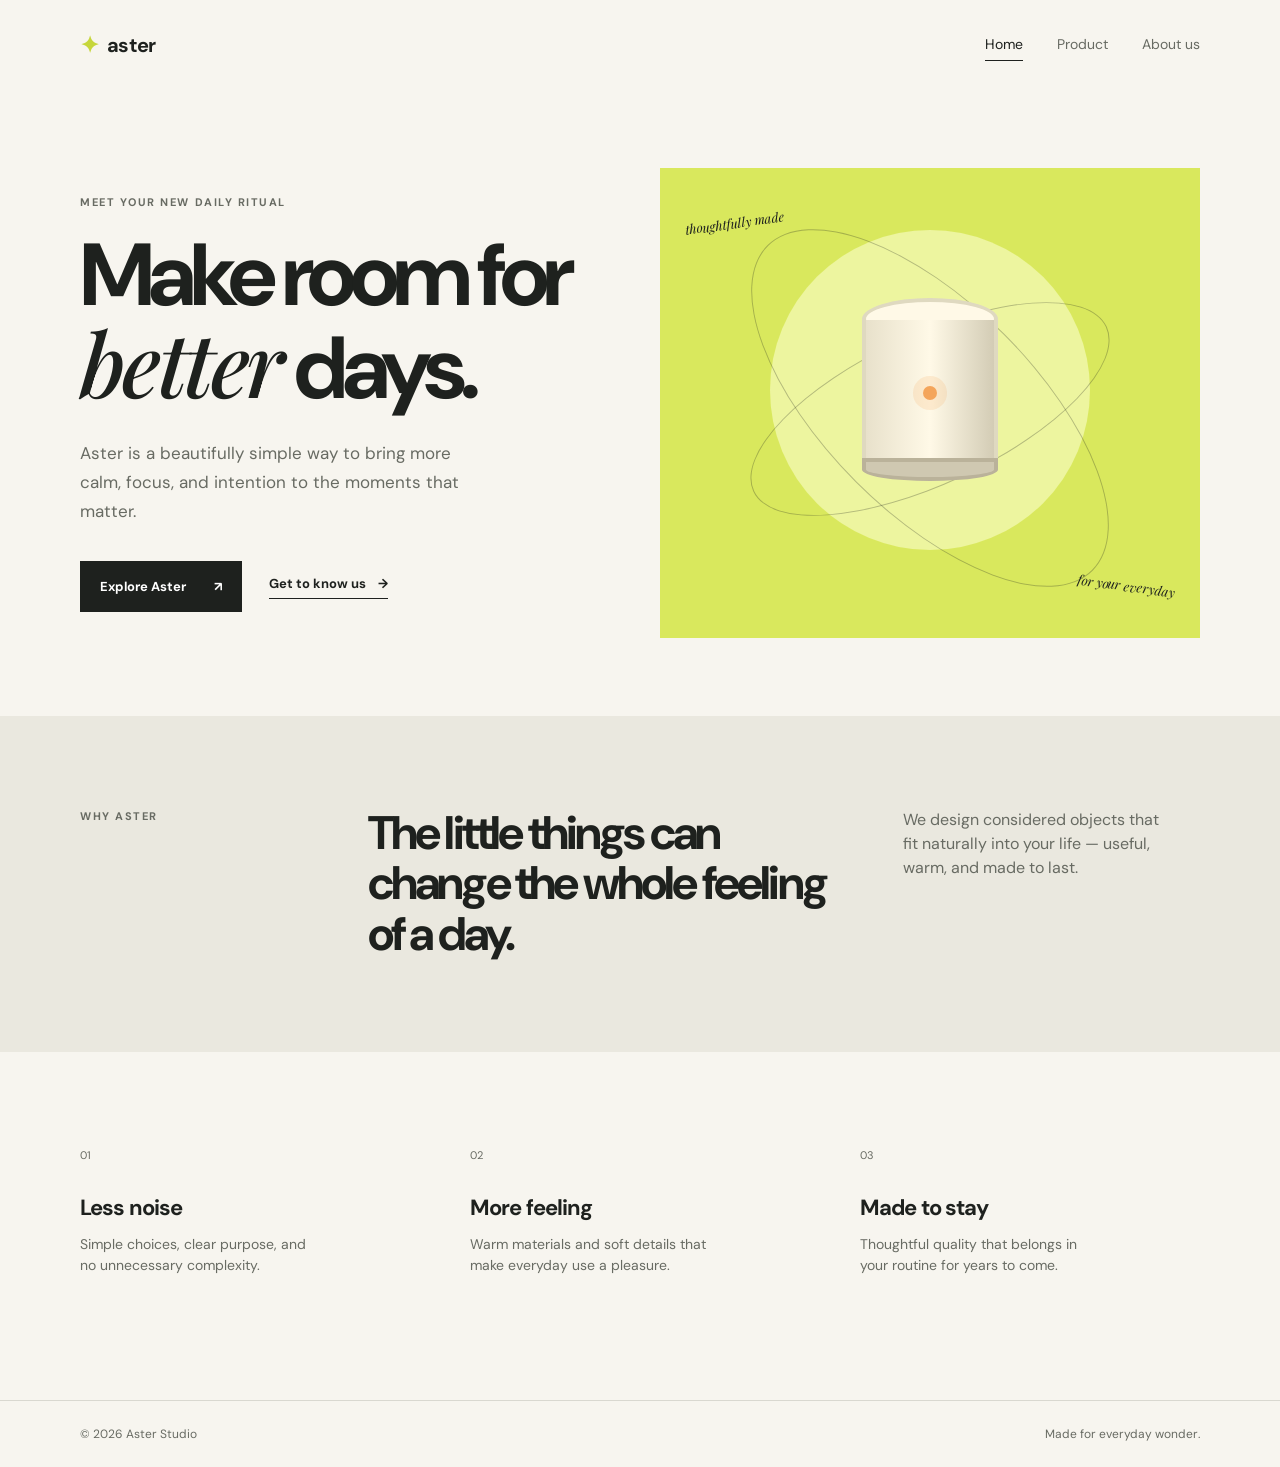
==== index.html @ 7100d3a5 "Add files via upload" ====
<!doctype html>
<html lang="en">
<head>
  <meta charset="utf-8">
  <meta name="viewport" content="width=device-width, initial-scale=1">
  <meta name="description" content="Aster makes everyday routines calmer with thoughtful, beautifully simple products.">
  <title>Aster — Make room for better days</title>
  <link rel="stylesheet" href="styles.css">
</head>
<body>
  <header class="site-header">
    <div class="container nav-wrap">
      <a class="brand" href="index.html" aria-label="Aster home">
        <span class="brand-mark" aria-hidden="true">✦</span>
        <span>aster</span>
      </a>
      <button class="menu-toggle" type="button" aria-expanded="false" aria-controls="site-nav">Menu</button>
      <nav id="site-nav" class="site-nav" aria-label="Primary navigation">
        <a class="active" href="index.html">Home</a>
        <a href="product.html">Product</a>
        <a href="about.html">About us</a>
      </nav>
    </div>
  </header>

  <main>
    <section class="hero container">
      <div class="hero-copy">
        <p class="eyebrow">Meet your new daily ritual</p>
        <h1>Make room for <em>better</em> days.</h1>
        <p class="hero-text">Aster is a beautifully simple way to bring more calm, focus, and intention to the moments that matter.</p>
        <div class="button-row">
          <a class="button button-dark" href="product.html">Explore Aster <span>↗</span></a>
          <a class="text-link" href="about.html">Get to know us <span>→</span></a>
        </div>
      </div>
      <div class="hero-art" aria-label="Aster product illustration" role="img">
        <div class="sun-glow"></div>
        <div class="product-orbit orbit-one"></div>
        <div class="product-orbit orbit-two"></div>
        <div class="product-shape">
          <div class="product-top"></div>
          <div class="product-body"><span></span></div>
          <div class="product-base"></div>
        </div>
        <span class="art-note note-one">thoughtfully made</span>
        <span class="art-note note-two">for your everyday</span>
      </div>
    </section>

    <section class="intro-band">
      <div class="container intro-grid">
        <p class="eyebrow">Why Aster</p>
        <h2>The little things can change the whole feeling of a day.</h2>
        <p>We design considered objects that fit naturally into your life — useful, warm, and made to last.</p>
      </div>
    </section>

    <section class="container values-section">
      <article class="value-card">
        <span class="value-number">01</span>
        <h3>Less noise</h3>
        <p>Simple choices, clear purpose, and no unnecessary complexity.</p>
      </article>
      <article class="value-card">
        <span class="value-number">02</span>
        <h3>More feeling</h3>
        <p>Warm materials and soft details that make everyday use a pleasure.</p>
      </article>
      <article class="value-card">
        <span class="value-number">03</span>
        <h3>Made to stay</h3>
        <p>Thoughtful quality that belongs in your routine for years to come.</p>
      </article>
    </section>
  </main>

  <footer class="site-footer">
    <div class="container footer-row">
      <span>© <span data-year></span> Aster Studio</span>
      <span>Made for everyday wonder.</span>
    </div>
  </footer>
  <script src="script.js"></script>
</body>
</html>
---- styles.css ----
@import url('https://fonts.googleapis.com/css2?family=DM+Sans:wght@400;500;600;700&family=Playfair+Display:ital,wght@0,500;1,500;1,600&display=swap');

:root { --ink:#1e211e; --muted:#686b63; --cream:#f7f5ef; --lime:#d9e85d; --line:#d9d8d0; --orange:#f4a55b; }
* { box-sizing:border-box; }
body { margin:0; color:var(--ink); background:var(--cream); font-family:'DM Sans',sans-serif; line-height:1.5; }
a { color:inherit; text-decoration:none; }
.container { width:min(1120px, calc(100% - 80px)); margin:0 auto; }
.site-header { padding:28px 0; }
.nav-wrap,.footer-row { display:flex; align-items:center; justify-content:space-between; }
.brand { display:flex; align-items:center; gap:9px; font-size:20px; font-weight:700; letter-spacing:-.04em; }
.brand-mark { color:#c6d63b; font-size:23px; }
.site-nav { display:flex; gap:34px; font-size:14px; }
.site-nav a { color:var(--muted); padding:5px 0; border-bottom:1px solid transparent; }
.site-nav a:hover,.site-nav a.active { color:var(--ink); border-color:var(--ink); }
.menu-toggle { display:none; border:0; background:transparent; font:inherit; }
.hero { min-height:625px; display:grid; grid-template-columns:1fr 1fr; align-items:center; gap:40px; }
.eyebrow { color:var(--muted); text-transform:uppercase; letter-spacing:.14em; font-size:11px; font-weight:700; margin:0 0 22px; }
h1,h2,h3,p { margin-top:0; }
h1 { max-width:600px; font-size:clamp(52px,7vw,88px); line-height:.98; letter-spacing:-.07em; margin-bottom:28px; }
h1 em,h2 em { font-family:'Playfair Display',serif; font-weight:500; letter-spacing:-.04em; }
.hero-text { color:var(--muted); font-size:17px; max-width:410px; line-height:1.7; margin-bottom:35px; }
.button-row { display:flex; align-items:center; gap:27px; }
.button { display:inline-flex; align-items:center; gap:28px; padding:16px 20px; font-size:13px; font-weight:700; }
.button-dark { color:#fff; background:var(--ink); }
.button-light { color:var(--ink); background:var(--lime); }
.text-link { font-size:13px; font-weight:700; border-bottom:1px solid var(--ink); padding-bottom:4px; }
.text-link span { margin-left:9px; }
.hero-art { height:470px; position:relative; overflow:hidden; background:var(--lime); }
.sun-glow { position:absolute; width:320px; height:320px; border-radius:50%; background:#edf59f; top:62px; left:calc(50% - 160px); }
.product-orbit { position:absolute; border:1px solid rgba(30,33,30,.28); border-radius:50%; transform:rotate(-25deg); }
.orbit-one { width:390px; height:150px; left:calc(50% - 195px); top:166px; }
.orbit-two { width:460px; height:210px; left:calc(50% - 230px); top:135px; transform:rotate(45deg); }
.product-shape { position:absolute; left:calc(50% - 68px); top:130px; width:136px; }
.product-top { width:136px; height:42px; border-radius:50%; background:#fff9e7; border:4px solid #dfd9c0; }
.product-body { height:145px; margin-top:-20px; background:linear-gradient(90deg,#e8e1cb,#fff9e7 50%,#d3ccb5); border-left:4px solid #dfd9c0; border-right:4px solid #dfd9c0; display:flex; justify-content:center; align-items:center; }
.product-body span { display:block; width:14px; height:14px; border-radius:50%; background:var(--orange); box-shadow:0 0 0 10px rgba(244,165,91,.18); }
.product-base { height:23px; background:#cfc8b1; border-radius:0 0 50% 50%; border:4px solid #bab29a; margin-top:-7px; }
.art-note { position:absolute; font-family:'Playfair Display',serif; font-size:13px; font-style:italic; }
.note-one { top:45px; left:25px; transform:rotate(-8deg); }.note-two { bottom:43px; right:25px; transform:rotate(8deg); }
.intro-band { padding:92px 0; background:#eae8df; }
.intro-grid { display:grid; grid-template-columns:1fr 2fr 1.2fr; gap:40px; align-items:start; }
.intro-grid h2 { font-size:clamp(30px,4vw,47px); line-height:1.08; letter-spacing:-.06em; margin:0; }.intro-grid > p:last-child { color:var(--muted); max-width:260px; }
.values-section { display:grid; grid-template-columns:repeat(3,1fr); gap:50px; padding:90px 0 110px; }.value-number,.detail-item > span { color:var(--muted); font-size:11px; }.value-card h3 { font-size:22px; margin:25px 0 10px; letter-spacing:-.04em; }.value-card p { color:var(--muted); max-width:240px; font-size:14px; }
.site-footer { border-top:1px solid var(--line); padding:24px 0; color:var(--muted); font-size:12px; }
.page-hero { min-height:510px; display:grid; grid-template-columns:1fr 1fr; align-items:center; gap:50px; }.page-hero h1 { font-size:clamp(60px,8vw,110px); }.product-showcase { height:370px; background:#eae8df; position:relative; overflow:hidden; }.showcase-glow { position:absolute; width:300px; height:300px; border-radius:50%; background:var(--orange); opacity:.75; top:36px; left:calc(50% - 150px); }.showcase-object { position:absolute; top:75px; left:calc(50% - 75px); width:150px; height:230px; background:linear-gradient(90deg,#d4c6aa,#fff6dd 48%,#c9baa0); border-radius:75px 75px 36px 36px; box-shadow:17px 19px 0 rgba(30,33,30,.12); }.object-light { width:18px; height:18px; border-radius:50%; background:var(--lime); margin:96px auto 0; box-shadow:0 0 0 12px rgba(217,232,93,.23); }.object-detail { position:absolute; bottom:23px; left:30px; right:30px; height:2px; background:rgba(30,33,30,.2); }.product-details { display:grid; grid-template-columns:1fr 1.2fr; gap:100px; padding:105px 0; }.detail-intro h2 { font-size:clamp(35px,4vw,55px); letter-spacing:-.06em; line-height:1.06; }.detail-list { border-top:1px solid var(--line); }.detail-item { display:grid; grid-template-columns:42px 1fr; gap:22px; padding:26px 0; border-bottom:1px solid var(--line); }.detail-item h3 { font-size:17px; margin:0 0 7px; }.detail-item p { color:var(--muted); font-size:14px; margin:0; max-width:350px; }.cta-band { background:var(--ink); color:#fff; padding:90px 0; }.cta-content { text-align:center; }.cta-content .eyebrow { color:#afb5a7; }.cta-content h2 { font-size:clamp(35px,5vw,60px); letter-spacing:-.06em; margin-bottom:30px; }
.about-hero { padding:105px 0 90px; max-width:850px; margin-left:max(40px, calc((100% - 1120px)/2)); }.about-hero h1 { font-size:clamp(50px,7vw,92px); }.about-lead { color:var(--muted); font-size:19px; line-height:1.7; max-width:590px; }.contact-section { display:grid; grid-template-columns:1.2fr .8fr; gap:40px; padding-bottom:120px; }.contact-card { background:var(--lime); padding:55px 60px; }.contact-card h2 { font-size:clamp(32px,4vw,52px); line-height:1.03; letter-spacing:-.06em; max-width:420px; }.contact-card > p:not(.eyebrow) { color:#505646; max-width:400px; }.contact-links { margin-top:48px; }.contact-links a { display:grid; grid-template-columns:70px 1fr 20px; gap:12px; align-items:center; border-top:1px solid rgba(30,33,30,.3); padding:17px 0; font-size:14px; }.contact-links a:last-child { border-bottom:1px solid rgba(30,33,30,.3); }.contact-links span { font-size:11px; text-transform:uppercase; color:#596145; letter-spacing:.1em; }.contact-links b { font-size:17px; font-weight:400; }.about-art { background:var(--orange); display:grid; place-items:center; min-height:370px; }.about-art span { font-size:120px; color:#ffe3c0; transform:rotate(15deg); }
@media (max-width:700px) { .container { width:min(100% - 40px, 520px); }.site-header { padding:20px 0; }.menu-toggle { display:block; z-index:2; font-size:13px; }.site-nav { display:none; position:absolute; top:65px; left:20px; right:20px; padding:18px 20px; background:var(--ink); flex-direction:column; gap:12px; z-index:1; }.site-nav.open { display:flex; }.site-nav a,.site-nav a.active { color:#fff; border:0; }.hero,.page-hero,.product-details,.contact-section { grid-template-columns:1fr; }.hero { min-height:auto; padding:70px 0 80px; gap:60px; }.hero-art { height:370px; }.intro-band { padding:65px 0; }.intro-grid,.values-section { grid-template-columns:1fr; gap:24px; }.values-section { padding:65px 0 80px; gap:45px; }.value-card h3 { margin-top:12px; }.footer-row { gap:15px; align-items:flex-start; flex-direction:column; }.page-hero { padding:70px 0; gap:30px; }.page-hero h1 { margin-bottom:20px; }.product-showcase { height:320px; }.product-details { padding:75px 0; gap:30px; }.cta-band { padding:70px 0; }.about-hero { margin:0 auto; padding:75px 0 55px; }.contact-section { padding-bottom:75px; gap:20px; }.contact-card { padding:35px 28px; }.about-art { min-height:260px; }.about-art span { font-size:90px; } }
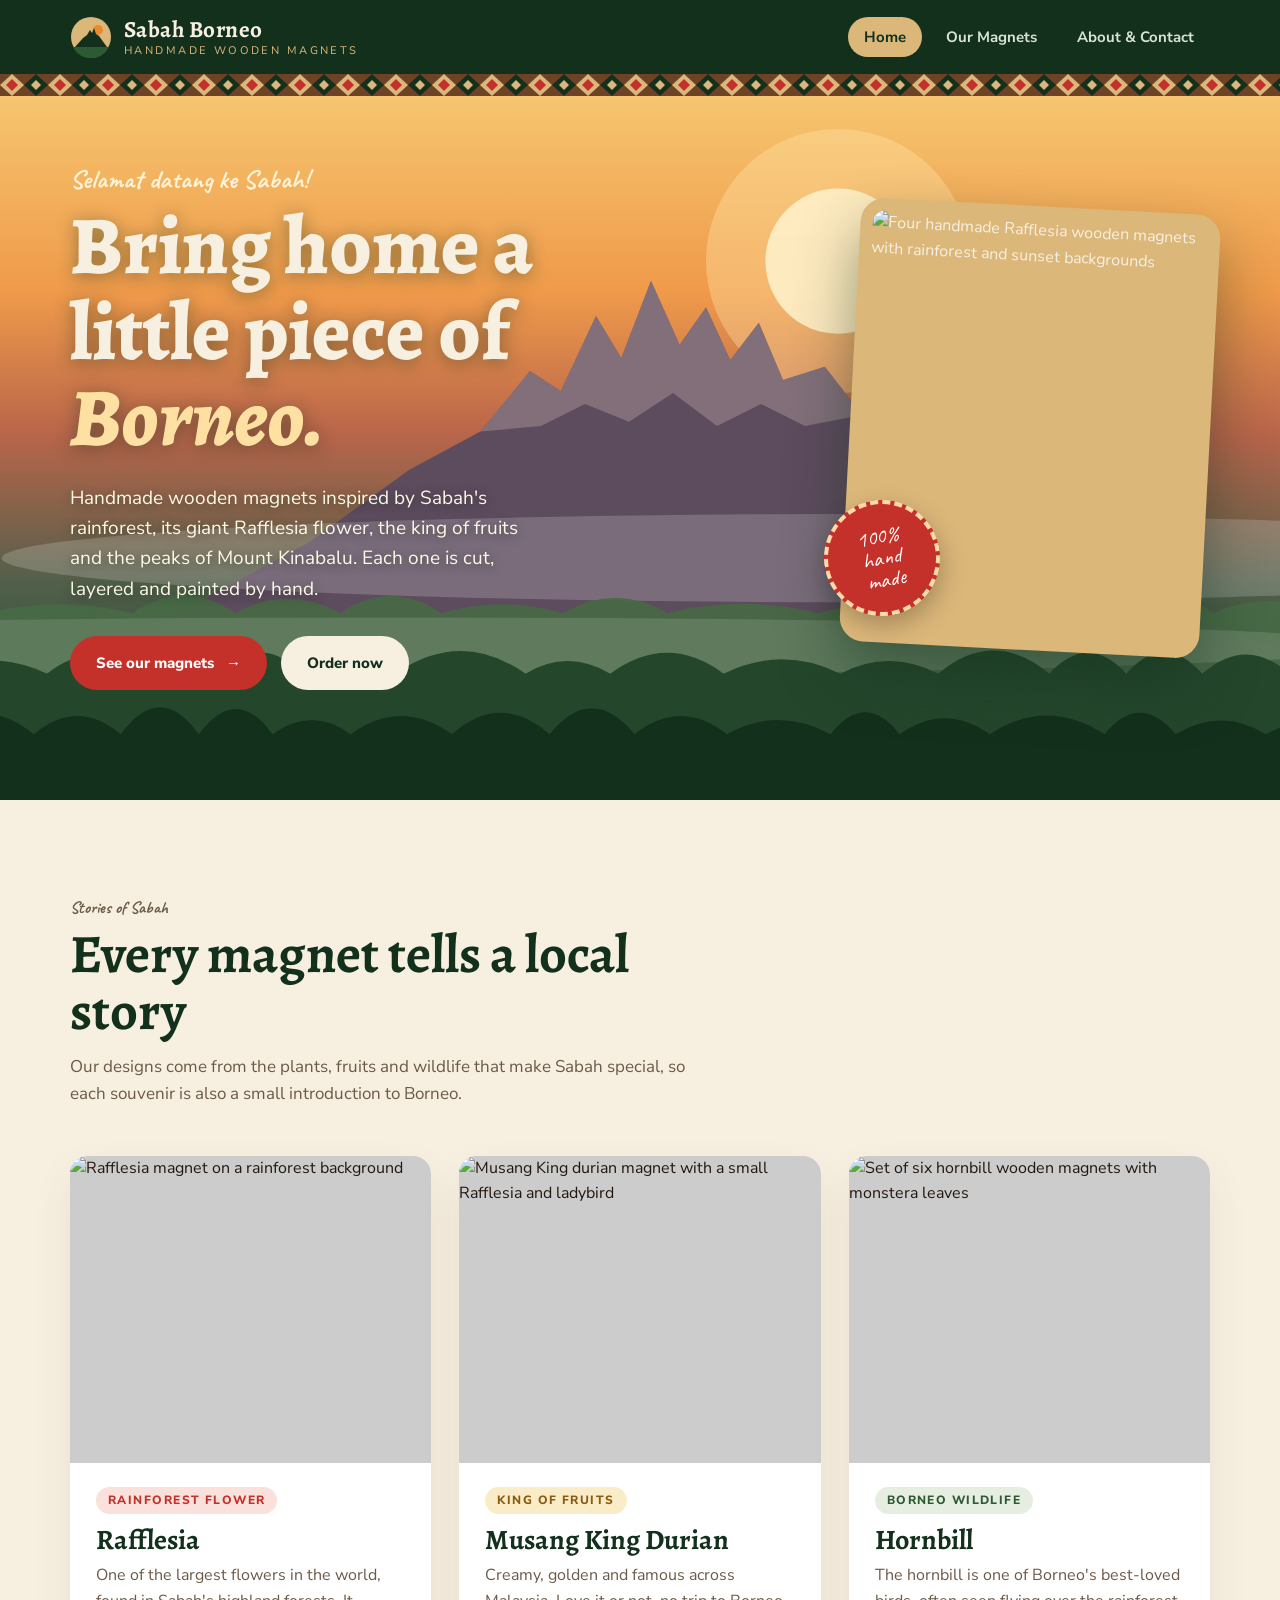
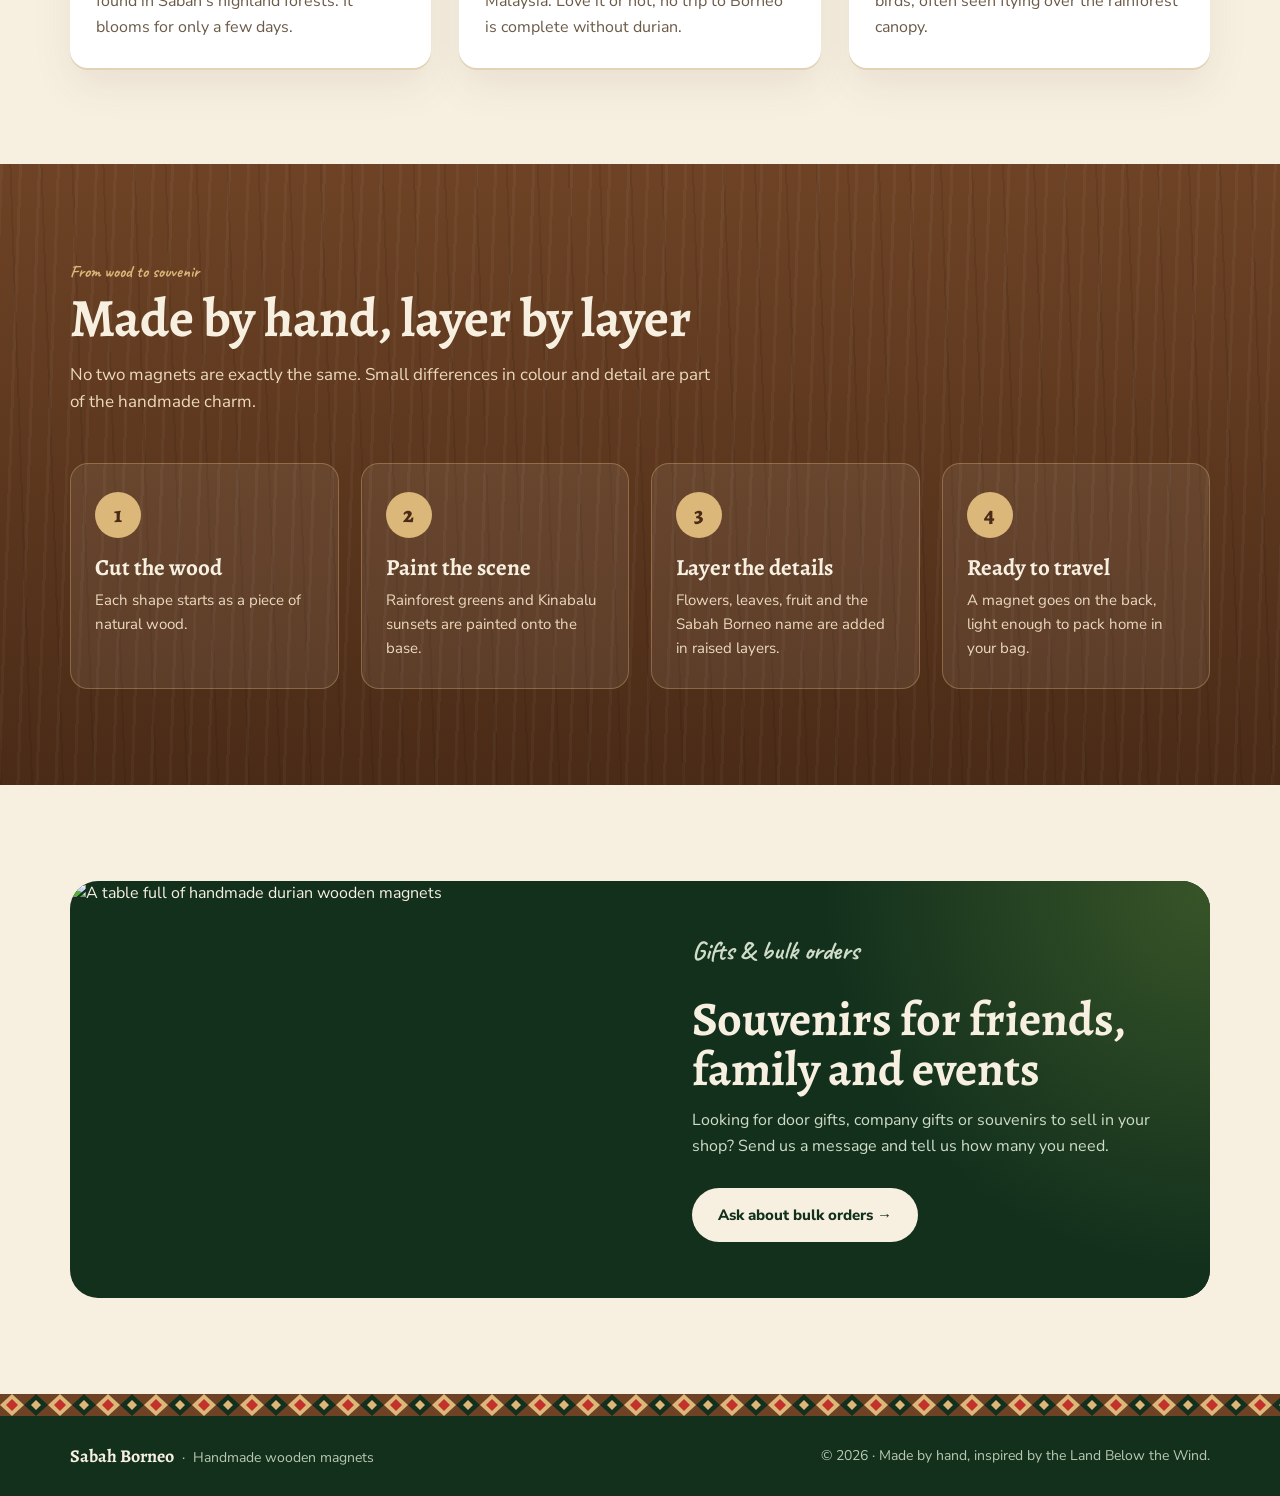
==== commit ed6c7244: "Add files via upload" ====
--- a/index.html
+++ b/index.html
@@ -1,86 +1,102 @@
-<!doctype html>
-<html lang="en">
-<head>
-  <meta charset="utf-8">
-  <meta name="viewport" content="width=device-width, initial-scale=1">
-  <meta name="description" content="Aster makes everyday routines calmer with thoughtful, beautifully simple products.">
-  <title>Aster — Make room for better days</title>
-  <link rel="stylesheet" href="styles.css">
-</head>
-<body>
-  <header class="site-header">
-    <div class="container nav-wrap">
-      <a class="brand" href="index.html" aria-label="Aster home">
-        <span class="brand-mark" aria-hidden="true">✦</span>
-        <span>aster</span>
-      </a>
-      <button class="menu-toggle" type="button" aria-expanded="false" aria-controls="site-nav">Menu</button>
-      <nav id="site-nav" class="site-nav" aria-label="Primary navigation">
-        <a class="active" href="index.html">Home</a>
-        <a href="product.html">Product</a>
-        <a href="about.html">About us</a>
-      </nav>
-    </div>
-  </header>
-
-  <main>
-    <section class="hero container">
-      <div class="hero-copy">
-        <p class="eyebrow">Meet your new daily ritual</p>
-        <h1>Make room for <em>better</em> days.</h1>
-        <p class="hero-text">Aster is a beautifully simple way to bring more calm, focus, and intention to the moments that matter.</p>
-        <div class="button-row">
-          <a class="button button-dark" href="product.html">Explore Aster <span>↗</span></a>
-          <a class="text-link" href="about.html">Get to know us <span>→</span></a>
-        </div>
-      </div>
-      <div class="hero-art" aria-label="Aster product illustration" role="img">
-        <div class="sun-glow"></div>
-        <div class="product-orbit orbit-one"></div>
-        <div class="product-orbit orbit-two"></div>
-        <div class="product-shape">
-          <div class="product-top"></div>
-          <div class="product-body"><span></span></div>
-          <div class="product-base"></div>
-        </div>
-        <span class="art-note note-one">thoughtfully made</span>
-        <span class="art-note note-two">for your everyday</span>
-      </div>
-    </section>
-
-    <section class="intro-band">
-      <div class="container intro-grid">
-        <p class="eyebrow">Why Aster</p>
-        <h2>The little things can change the whole feeling of a day.</h2>
-        <p>We design considered objects that fit naturally into your life — useful, warm, and made to last.</p>
-      </div>
-    </section>
-
-    <section class="container values-section">
-      <article class="value-card">
-        <span class="value-number">01</span>
-        <h3>Less noise</h3>
-        <p>Simple choices, clear purpose, and no unnecessary complexity.</p>
-      </article>
-      <article class="value-card">
-        <span class="value-number">02</span>
-        <h3>More feeling</h3>
-        <p>Warm materials and soft details that make everyday use a pleasure.</p>
-      </article>
-      <article class="value-card">
-        <span class="value-number">03</span>
-        <h3>Made to stay</h3>
-        <p>Thoughtful quality that belongs in your routine for years to come.</p>
-      </article>
-    </section>
-  </main>
-
-  <footer class="site-footer">
-    <div class="container footer-row">
-      <span>© <span data-year></span> Aster Studio</span>
-      <span>Made for everyday wonder.</span>
-    </div>
-  </footer>
-  <script src="script.js"></script>
-</body>
-</html>
+<!doctype html>
+<html lang="en">
+<head>
+  <meta charset="utf-8">
+  <meta name="viewport" content="width=device-width, initial-scale=1">
+  <meta name="description" content="Handmade wooden fridge magnets inspired by Sabah, Borneo: Rafflesia, Musang King durian, hornbills and Mount Kinabalu.">
+  <title>Sabah Borneo — Handmade Wooden Magnets</title>
+  <link rel="stylesheet" href="styles.css">
+</head>
+<body>
+  <header class="site-header">
+    <div class="container nav-wrap">
+      <a class="brand" href="index.html" aria-label="Sabah Borneo Magnets home">
+        <svg class="brand-mark" viewBox="0 0 42 42" aria-hidden="true"><circle cx="21" cy="21" r="20" fill="#dcb77a"/><circle cx="28" cy="14" r="5" fill="#ec8b2c"/><path d="M5 31 L13 22 L17 19 L20 14 L22 17 L24 12 L26 18 L29 20 L37 31 Z" fill="#13301d"/><path d="M3 31 H39 A20 20 0 0 1 3 31Z" fill="#2d5a32"/></svg>
+        <span class="brand-text"><strong>Sabah Borneo</strong><small>Handmade wooden magnets</small></span>
+      </a>
+      <button class="menu-toggle" type="button" aria-expanded="false" aria-controls="site-nav">Menu</button>
+      <nav id="site-nav" class="site-nav" aria-label="Primary navigation"><a class="active" href="index.html">Home</a><a href="product.html">Our Magnets</a><a href="about.html">About & Contact</a></nav>
+    </div>
+  </header>
+  <div class="motif-strip" aria-hidden="true"></div>
+
+  <main>
+    <section class="hero-scene">
+      <svg class="scene-svg" viewBox="0 0 1440 640" preserveAspectRatio="xMidYMax slice" aria-hidden="true"><circle cx="900" cy="150" r="120" fill="#ffe7ad" opacity=".35"/><circle cx="900" cy="150" r="66" fill="#fff0c8" opacity=".9"/><g transform="translate(-170 0)"><path d="M300 640 L470 470 L590 405 L680 340 L745 305 L790 250 L818 268 L850 200 L873 238 L900 168 L926 226 L950 192 L972 240 L998 206 L1020 258 L1058 246 L1092 290 L1160 335 L1250 395 L1350 455 L1440 492 L1640 560 L1640 640 Z" fill="#5d4b5e"/><path d="M745 305 L790 250 L818 268 L850 200 L873 238 L900 168 L926 226 L950 192 L972 240 L998 206 L1020 258 L1058 246 L1092 290 L1040 300 L1000 280 L960 300 L920 270 L880 296 L840 280 L800 300 Z" fill="#a08d92" opacity=".55"/></g><ellipse cx="900" cy="420" rx="760" ry="40" fill="#fff" opacity=".18"/><path d="M0 640 L0 470 q62 -19 125 0 q67 -16 134 0 q46 -32 93 0 q48 -26 96 0 q46 -31 91 0 q56 -16 111 0 q48 -28 95 0 q68 -17 137 0 q57 -17 114 0 q77 -28 154 0 q46 -33 91 0 q50 -22 99 0 q46 -33 91 0 q67 -16 134 0 L1440 640 Z" fill="#476b45" opacity="0.9"/><ellipse cx="500" cy="500" rx="900" ry="26" fill="#fff" opacity=".12"/><path d="M0 640 L0 525 q40 -21 80 0 q50 -24 101 0 q42 -33 84 0 q38 -37 75 0 q36 -38 73 0 q42 -37 85 0 q59 -41 118 0 q38 -23 77 0 q52 -38 103 0 q53 -26 106 0 q44 -23 89 0 q50 -42 101 0 q35 -38 70 0 q34 -39 69 0 q40 -35 79 0 q54 -37 109 0 q46 -44 93 0 L1440 640 Z" fill="#24472c" opacity="1"/><path d="M0 640 L0 580 q38 -38 76 0 q46 -38 93 0 q40 -33 79 0 q36 -49 71 0 q34 -46 67 0 q36 -26 71 0 q46 -33 92 0 q44 -39 89 0 q38 -47 77 0 q42 -33 84 0 q47 -26 94 0 q32 -40 63 0 q41 -29 82 0 q52 -34 104 0 q32 -39 65 0 q41 -25 82 0 q49 -26 98 0 q52 -41 104 0 L1440 640 Z" fill="#13301d" opacity="1"/></svg>
+      <div class="container hero-inner">
+        <div class="hero-copy">
+          <p class="eyebrow">Selamat datang ke Sabah!</p>
+          <h1>Bring home a little piece of <em>Borneo.</em></h1>
+          <p class="hero-text">Handmade wooden magnets inspired by Sabah's rainforest, its giant Rafflesia flower, the king of fruits and the peaks of Mount Kinabalu. Each one is cut, layered and painted by hand.</p>
+          <div class="button-row">
+            <a class="button button-red" href="product.html">See our magnets <span>→</span></a>
+            <a class="button button-cream" href="about.html#contact">Order now</a>
+          </div>
+        </div>
+        <div class="hero-photo">
+          <div class="frame"><img src="images/rafflesia-set.jpg" alt="Four handmade Rafflesia wooden magnets with rainforest and sunset backgrounds" width="720" height="1280"></div>
+          <div class="stamp">100%<br>hand<br>made</div>
+        </div>
+      </div>
+    </section>
+
+    <section class="section container">
+      <div class="section-head">
+        <p class="eyebrow">Stories of Sabah</p>
+        <h2>Every magnet tells a local story</h2>
+        <p>Our designs come from the plants, fruits and wildlife that make Sabah special, so each souvenir is also a small introduction to Borneo.</p>
+      </div>
+      <div class="story-grid">
+        <a class="story-card" href="product.html#rafflesia">
+          <img src="images/rafflesia-rainforest.jpg" alt="Rafflesia magnet on a rainforest background" loading="lazy">
+          <div class="story-body"><span class="tag red">Rainforest flower</span><h3>Rafflesia</h3><p>One of the largest flowers in the world, found in Sabah's highland forests. It blooms for only a few days.</p></div>
+        </a>
+        <a class="story-card" href="product.html#durian">
+          <img src="images/durian-musang-king.jpg" alt="Musang King durian magnet with a small Rafflesia and ladybird" loading="lazy">
+          <div class="story-body"><span class="tag gold">King of fruits</span><h3>Musang King Durian</h3><p>Creamy, golden and famous across Malaysia. Love it or not, no trip to Borneo is complete without durian.</p></div>
+        </a>
+        <a class="story-card" href="product.html#hornbill">
+          <img src="images/hornbill-set.jpg" alt="Set of six hornbill wooden magnets with monstera leaves" loading="lazy">
+          <div class="story-body"><span class="tag">Borneo wildlife</span><h3>Hornbill</h3><p>The hornbill is one of Borneo's best-loved birds, often seen flying over the rainforest canopy.</p></div>
+        </a>
+      </div>
+    </section>
+
+    <section class="section wood-band">
+      <div class="container">
+        <div class="section-head">
+          <p class="eyebrow" style="color:var(--rattan)">From wood to souvenir</p>
+          <h2>Made by hand, layer by layer</h2>
+          <p>No two magnets are exactly the same. Small differences in colour and detail are part of the handmade charm.</p>
+        </div>
+        <div class="steps">
+          <div class="step"><h3>Cut the wood</h3><p>Each shape starts as a piece of natural wood.</p></div>
+          <div class="step"><h3>Paint the scene</h3><p>Rainforest greens and Kinabalu sunsets are painted onto the base.</p></div>
+          <div class="step"><h3>Layer the details</h3><p>Flowers, leaves, fruit and the Sabah Borneo name are added in raised layers.</p></div>
+          <div class="step"><h3>Ready to travel</h3><p>A magnet goes on the back, light enough to pack home in your bag.</p></div>
+        </div>
+      </div>
+    </section>
+
+    <section class="section container">
+      <div class="banner">
+        <img src="images/durian-collection.jpg" alt="A table full of handmade durian wooden magnets" loading="lazy">
+        <div class="banner-copy">
+          <p class="eyebrow">Gifts &amp; bulk orders</p>
+          <h2>Souvenirs for friends, family and events</h2>
+          <p>Looking for door gifts, company gifts or souvenirs to sell in your shop? Send us a message and tell us how many you need.</p>
+          <div class="button-row"><a class="button button-cream" href="about.html#contact">Ask about bulk orders →</a></div>
+        </div>
+      </div>
+    </section>
+  </main>
+  <div class="motif-strip" aria-hidden="true"></div>
+  <footer class="site-footer">
+    <div class="container footer-row">
+      <span><strong>Sabah Borneo</strong> &nbsp;·&nbsp; Handmade wooden magnets</span>
+      <span>© <span data-year></span> · Made by hand, inspired by the Land Below the Wind.</span>
+    </div>
+  </footer>
+  <script src="script.js"></script>
+</body>
+</html>
--- a/styles.css
+++ b/styles.css
@@ -1,47 +1,206 @@
-@import url('https://fonts.googleapis.com/css2?family=DM+Sans:wght@400;500;600;700&family=Playfair+Display:ital,wght@0,500;1,500;1,600&display=swap');
-
-:root { --ink:#1e211e; --muted:#686b63; --cream:#f7f5ef; --lime:#d9e85d; --line:#d9d8d0; --orange:#f4a55b; }
-* { box-sizing:border-box; }
-body { margin:0; color:var(--ink); background:var(--cream); font-family:'DM Sans',sans-serif; line-height:1.5; }
-a { color:inherit; text-decoration:none; }
-.container { width:min(1120px, calc(100% - 80px)); margin:0 auto; }
-.site-header { padding:28px 0; }
-.nav-wrap,.footer-row { display:flex; align-items:center; justify-content:space-between; }
-.brand { display:flex; align-items:center; gap:9px; font-size:20px; font-weight:700; letter-spacing:-.04em; }
-.brand-mark { color:#c6d63b; font-size:23px; }
-.site-nav { display:flex; gap:34px; font-size:14px; }
-.site-nav a { color:var(--muted); padding:5px 0; border-bottom:1px solid transparent; }
-.site-nav a:hover,.site-nav a.active { color:var(--ink); border-color:var(--ink); }
-.menu-toggle { display:none; border:0; background:transparent; font:inherit; }
-.hero { min-height:625px; display:grid; grid-template-columns:1fr 1fr; align-items:center; gap:40px; }
-.eyebrow { color:var(--muted); text-transform:uppercase; letter-spacing:.14em; font-size:11px; font-weight:700; margin:0 0 22px; }
-h1,h2,h3,p { margin-top:0; }
-h1 { max-width:600px; font-size:clamp(52px,7vw,88px); line-height:.98; letter-spacing:-.07em; margin-bottom:28px; }
-h1 em,h2 em { font-family:'Playfair Display',serif; font-weight:500; letter-spacing:-.04em; }
-.hero-text { color:var(--muted); font-size:17px; max-width:410px; line-height:1.7; margin-bottom:35px; }
-.button-row { display:flex; align-items:center; gap:27px; }
-.button { display:inline-flex; align-items:center; gap:28px; padding:16px 20px; font-size:13px; font-weight:700; }
-.button-dark { color:#fff; background:var(--ink); }
-.button-light { color:var(--ink); background:var(--lime); }
-.text-link { font-size:13px; font-weight:700; border-bottom:1px solid var(--ink); padding-bottom:4px; }
-.text-link span { margin-left:9px; }
-.hero-art { height:470px; position:relative; overflow:hidden; background:var(--lime); }
-.sun-glow { position:absolute; width:320px; height:320px; border-radius:50%; background:#edf59f; top:62px; left:calc(50% - 160px); }
-.product-orbit { position:absolute; border:1px solid rgba(30,33,30,.28); border-radius:50%; transform:rotate(-25deg); }
-.orbit-one { width:390px; height:150px; left:calc(50% - 195px); top:166px; }
-.orbit-two { width:460px; height:210px; left:calc(50% - 230px); top:135px; transform:rotate(45deg); }
-.product-shape { position:absolute; left:calc(50% - 68px); top:130px; width:136px; }
-.product-top { width:136px; height:42px; border-radius:50%; background:#fff9e7; border:4px solid #dfd9c0; }
-.product-body { height:145px; margin-top:-20px; background:linear-gradient(90deg,#e8e1cb,#fff9e7 50%,#d3ccb5); border-left:4px solid #dfd9c0; border-right:4px solid #dfd9c0; display:flex; justify-content:center; align-items:center; }
-.product-body span { display:block; width:14px; height:14px; border-radius:50%; background:var(--orange); box-shadow:0 0 0 10px rgba(244,165,91,.18); }
-.product-base { height:23px; background:#cfc8b1; border-radius:0 0 50% 50%; border:4px solid #bab29a; margin-top:-7px; }
-.art-note { position:absolute; font-family:'Playfair Display',serif; font-size:13px; font-style:italic; }
-.note-one { top:45px; left:25px; transform:rotate(-8deg); }.note-two { bottom:43px; right:25px; transform:rotate(8deg); }
-.intro-band { padding:92px 0; background:#eae8df; }
-.intro-grid { display:grid; grid-template-columns:1fr 2fr 1.2fr; gap:40px; align-items:start; }
-.intro-grid h2 { font-size:clamp(30px,4vw,47px); line-height:1.08; letter-spacing:-.06em; margin:0; }.intro-grid > p:last-child { color:var(--muted); max-width:260px; }
-.values-section { display:grid; grid-template-columns:repeat(3,1fr); gap:50px; padding:90px 0 110px; }.value-number,.detail-item > span { color:var(--muted); font-size:11px; }.value-card h3 { font-size:22px; margin:25px 0 10px; letter-spacing:-.04em; }.value-card p { color:var(--muted); max-width:240px; font-size:14px; }
-.site-footer { border-top:1px solid var(--line); padding:24px 0; color:var(--muted); font-size:12px; }
-.page-hero { min-height:510px; display:grid; grid-template-columns:1fr 1fr; align-items:center; gap:50px; }.page-hero h1 { font-size:clamp(60px,8vw,110px); }.product-showcase { height:370px; background:#eae8df; position:relative; overflow:hidden; }.showcase-glow { position:absolute; width:300px; height:300px; border-radius:50%; background:var(--orange); opacity:.75; top:36px; left:calc(50% - 150px); }.showcase-object { position:absolute; top:75px; left:calc(50% - 75px); width:150px; height:230px; background:linear-gradient(90deg,#d4c6aa,#fff6dd 48%,#c9baa0); border-radius:75px 75px 36px 36px; box-shadow:17px 19px 0 rgba(30,33,30,.12); }.object-light { width:18px; height:18px; border-radius:50%; background:var(--lime); margin:96px auto 0; box-shadow:0 0 0 12px rgba(217,232,93,.23); }.object-detail { position:absolute; bottom:23px; left:30px; right:30px; height:2px; background:rgba(30,33,30,.2); }.product-details { display:grid; grid-template-columns:1fr 1.2fr; gap:100px; padding:105px 0; }.detail-intro h2 { font-size:clamp(35px,4vw,55px); letter-spacing:-.06em; line-height:1.06; }.detail-list { border-top:1px solid var(--line); }.detail-item { display:grid; grid-template-columns:42px 1fr; gap:22px; padding:26px 0; border-bottom:1px solid var(--line); }.detail-item h3 { font-size:17px; margin:0 0 7px; }.detail-item p { color:var(--muted); font-size:14px; margin:0; max-width:350px; }.cta-band { background:var(--ink); color:#fff; padding:90px 0; }.cta-content { text-align:center; }.cta-content .eyebrow { color:#afb5a7; }.cta-content h2 { font-size:clamp(35px,5vw,60px); letter-spacing:-.06em; margin-bottom:30px; }
-.about-hero { padding:105px 0 90px; max-width:850px; margin-left:max(40px, calc((100% - 1120px)/2)); }.about-hero h1 { font-size:clamp(50px,7vw,92px); }.about-lead { color:var(--muted); font-size:19px; line-height:1.7; max-width:590px; }.contact-section { display:grid; grid-template-columns:1.2fr .8fr; gap:40px; padding-bottom:120px; }.contact-card { background:var(--lime); padding:55px 60px; }.contact-card h2 { font-size:clamp(32px,4vw,52px); line-height:1.03; letter-spacing:-.06em; max-width:420px; }.contact-card > p:not(.eyebrow) { color:#505646; max-width:400px; }.contact-links { margin-top:48px; }.contact-links a { display:grid; grid-template-columns:70px 1fr 20px; gap:12px; align-items:center; border-top:1px solid rgba(30,33,30,.3); padding:17px 0; font-size:14px; }.contact-links a:last-child { border-bottom:1px solid rgba(30,33,30,.3); }.contact-links span { font-size:11px; text-transform:uppercase; color:#596145; letter-spacing:.1em; }.contact-links b { font-size:17px; font-weight:400; }.about-art { background:var(--orange); display:grid; place-items:center; min-height:370px; }.about-art span { font-size:120px; color:#ffe3c0; transform:rotate(15deg); }
-@media (max-width:700px) { .container { width:min(100% - 40px, 520px); }.site-header { padding:20px 0; }.menu-toggle { display:block; z-index:2; font-size:13px; }.site-nav { display:none; position:absolute; top:65px; left:20px; right:20px; padding:18px 20px; background:var(--ink); flex-direction:column; gap:12px; z-index:1; }.site-nav.open { display:flex; }.site-nav a,.site-nav a.active { color:#fff; border:0; }.hero,.page-hero,.product-details,.contact-section { grid-template-columns:1fr; }.hero { min-height:auto; padding:70px 0 80px; gap:60px; }.hero-art { height:370px; }.intro-band { padding:65px 0; }.intro-grid,.values-section { grid-template-columns:1fr; gap:24px; }.values-section { padding:65px 0 80px; gap:45px; }.value-card h3 { margin-top:12px; }.footer-row { gap:15px; align-items:flex-start; flex-direction:column; }.page-hero { padding:70px 0; gap:30px; }.page-hero h1 { margin-bottom:20px; }.product-showcase { height:320px; }.product-details { padding:75px 0; gap:30px; }.cta-band { padding:70px 0; }.about-hero { margin:0 auto; padding:75px 0 55px; }.contact-section { padding-bottom:75px; gap:20px; }.contact-card { padding:35px 28px; }.about-art { min-height:260px; }.about-art span { font-size:90px; } }
+@import url('https://fonts.googleapis.com/css2?family=Alegreya:ital,wght@0,500;0,700;0,800;1,500;1,700&family=Nunito+Sans:wght@400;600;700;800&family=Caveat:wght@600;700&display=swap');
+
+/* ===== Sabah Borneo palette ===== */
+:root {
+  --jungle: #13301d;      /* deep rainforest */
+  --leaf: #2d5a32;        /* canopy green */
+  --moss: #7c9a3d;        /* young leaf */
+  --mist: #e6eee2;        /* morning mist */
+  --kayu: #6e4325;        /* wood brown */
+  --kayu-dark: #4a2b17;
+  --rattan: #dcb77a;      /* rattan / plywood */
+  --cream: #f7f0e1;
+  --rafflesia: #c3312a;   /* rafflesia red */
+  --sunset: #ec8b2c;      /* Kinabalu sunset */
+  --ink: #23180f;
+  --muted: #6c5a48;
+  --line: #e2d3b6;
+  --radius: 18px;
+  /* Borneo-inspired geometric border (diamonds + hooks) */
+  --motif: url("data:image/svg+xml,%3Csvg xmlns='http://www.w3.org/2000/svg' width='48' height='22' viewBox='0 0 48 22'%3E%3Crect width='48' height='22' fill='%236e4325'/%3E%3Cpath d='M0 11 L12 0 L24 11 L12 22 Z' fill='%23dcb77a'/%3E%3Cpath d='M12 5 L18 11 L12 17 L6 11 Z' fill='%23c3312a'/%3E%3Cpath d='M24 11 L36 0 L48 11 L36 22 Z' fill='%2313301d'/%3E%3Cpath d='M36 6 L41 11 L36 16 L31 11 Z' fill='%23dcb77a'/%3E%3C/svg%3E");
+}
+
+* { box-sizing: border-box; }
+html { scroll-behavior: smooth; }
+body { margin: 0; color: var(--ink); background: var(--cream); font-family: 'Nunito Sans', sans-serif; line-height: 1.6; }
+img { max-width: 100%; display: block; }
+a { color: inherit; text-decoration: none; }
+h1, h2, h3 { font-family: 'Alegreya', serif; margin-top: 0; line-height: 1.05; }
+p { margin-top: 0; }
+.container { width: min(1140px, calc(100% - 64px)); margin: 0 auto; }
+.motif-strip { height: 22px; background: var(--motif) repeat-x; }
+
+/* ===== Header ===== */
+.site-header { background: var(--jungle); color: var(--cream); position: relative; z-index: 5; }
+.nav-wrap { display: flex; align-items: center; justify-content: space-between; padding: 16px 0; }
+.brand { display: flex; align-items: center; gap: 12px; }
+.brand-mark { width: 42px; height: 42px; flex: none; }
+.brand-text { display: flex; flex-direction: column; line-height: 1; }
+.brand-text strong { font-family: 'Alegreya', serif; font-size: 23px; letter-spacing: .02em; }
+.brand-text small { font-size: 11px; letter-spacing: .22em; text-transform: uppercase; color: var(--rattan); margin-top: 4px; }
+.site-nav { display: flex; gap: 8px; font-weight: 700; font-size: 15px; }
+.site-nav a { padding: 8px 16px; border-radius: 999px; color: #d9e3d2; transition: background .2s, color .2s; }
+.site-nav a:hover { background: rgba(255,255,255,.08); color: #fff; }
+.site-nav a.active { background: var(--rattan); color: var(--jungle); }
+.menu-toggle { display: none; border: 2px solid var(--rattan); color: var(--rattan); background: transparent; font: 700 14px 'Nunito Sans', sans-serif; padding: 6px 14px; border-radius: 999px; cursor: pointer; }
+
+/* ===== Buttons & labels ===== */
+.eyebrow { display: inline-block; font-family: 'Caveat', cursive; font-size: 26px; font-weight: 700; color: var(--sunset); margin: 0 0 8px; line-height: 1.1; }
+.button { display: inline-flex; align-items: center; gap: 12px; padding: 15px 26px; border-radius: 999px; font-weight: 800; font-size: 15px; transition: transform .2s, box-shadow .2s; }
+.button:hover { transform: translateY(-2px); box-shadow: 0 10px 22px rgba(0,0,0,.18); }
+.button-red { background: var(--rafflesia); color: #fff; }
+.button-cream { background: var(--cream); color: var(--jungle); }
+.button-outline { border: 2px solid currentColor; }
+.button-row { display: flex; flex-wrap: wrap; gap: 14px; }
+
+/* ===== Home hero: Mount Kinabalu + rainforest ===== */
+.hero-scene { position: relative; overflow: hidden; color: var(--cream);
+  background: linear-gradient(180deg, #f6c56f 0%, #ef9a4a 28%, #b9654a 48%, #4f5f4a 70%, var(--jungle) 100%); }
+.scene-svg { position: absolute; inset: auto 0 0 0; width: 100%; height: 100%; pointer-events: none; }
+.hero-inner { position: relative; z-index: 2; display: grid; grid-template-columns: 1.1fr .9fr; gap: 48px; align-items: center; min-height: 640px; padding: 70px 0 110px; }
+.hero-copy h1 { font-size: clamp(46px, 6.4vw, 84px); font-weight: 800; margin-bottom: 22px; text-shadow: 0 3px 18px rgba(19,48,29,.45); }
+.hero-copy h1 em { color: #ffe0a3; font-style: italic; }
+.hero-copy .eyebrow { color: #fff3d6; }
+.hero-text { font-size: 19px; max-width: 470px; margin-bottom: 32px; color: #fff7e6; text-shadow: 0 2px 10px rgba(19,48,29,.5); }
+.hero-photo { position: relative; justify-self: end; width: min(360px, 100%); }
+.hero-photo .frame { background: var(--rattan); padding: 12px; border-radius: 24px; transform: rotate(3deg); box-shadow: 0 30px 60px rgba(19,48,29,.45); }
+.hero-photo img { border-radius: 14px; aspect-ratio: 4/5; object-fit: cover; width: 100%; height: auto; }
+.stamp { position: absolute; left: -26px; bottom: 34px; width: 116px; height: 116px; border-radius: 50%; background: var(--rafflesia); color: #fff; display: grid; place-items: center; text-align: center; font-family: 'Caveat', cursive; font-size: 22px; line-height: 1; transform: rotate(-12deg); border: 4px dashed #ffd9a8; box-shadow: 0 10px 24px rgba(0,0,0,.25); }
+.peak-label { position: absolute; z-index: 2; font-family: 'Caveat', cursive; font-size: 20px; color: #fff3d6; opacity: .9; }
+
+/* ===== Section basics ===== */
+.section { padding: 96px 0; }
+.section-head { max-width: 640px; margin-bottom: 48px; }
+.section-head h2 { font-size: clamp(34px, 4.5vw, 54px); color: var(--jungle); margin-bottom: 14px; }
+.section-head p { color: var(--muted); font-size: 17px; }
+.center { text-align: center; margin-left: auto; margin-right: auto; }
+
+/* ===== Story cards ===== */
+.story-grid { display: grid; grid-template-columns: repeat(3, 1fr); gap: 28px; }
+.story-card { background: #fff; border-radius: var(--radius); overflow: hidden; box-shadow: 0 2px 0 var(--line), 0 18px 40px rgba(74,43,23,.08); transition: transform .25s; }
+.story-card:hover { transform: translateY(-6px); }
+.story-card img { width: 100%; aspect-ratio: 4/3.4; object-fit: cover; background: #ccc; }
+.story-body { padding: 24px 26px 28px; }
+.tag { display: inline-block; font-size: 12px; font-weight: 800; text-transform: uppercase; letter-spacing: .12em; padding: 4px 12px; border-radius: 999px; background: var(--mist); color: var(--leaf); margin-bottom: 12px; }
+.tag.red { background: #fbe1dc; color: var(--rafflesia); }
+.tag.gold { background: #fbecc8; color: #8a5a10; }
+.story-body h3 { font-size: 28px; color: var(--jungle); margin-bottom: 8px; }
+.story-body p { color: var(--muted); margin: 0; }
+
+/* ===== Wood band (how it's made) ===== */
+.wood-band { color: var(--cream); background:
+  repeating-linear-gradient(92deg, rgba(255,255,255,.035) 0 3px, transparent 3px 19px),
+  repeating-linear-gradient(88deg, rgba(0,0,0,.08) 0 2px, transparent 2px 31px),
+  linear-gradient(180deg, var(--kayu), var(--kayu-dark)); }
+.wood-band .section-head h2 { color: var(--cream); }
+.wood-band .section-head p { color: #ecd9bd; }
+.steps { display: grid; grid-template-columns: repeat(4, 1fr); gap: 22px; counter-reset: step; }
+.step { background: rgba(247,240,225,.08); border: 1px solid rgba(220,183,122,.35); border-radius: var(--radius); padding: 28px 24px; }
+.step::before { counter-increment: step; content: counter(step); display: grid; place-items: center; width: 46px; height: 46px; border-radius: 50%; background: var(--rattan); color: var(--kayu-dark); font: 800 22px 'Alegreya', serif; margin-bottom: 18px; }
+.step h3 { font-size: 23px; margin-bottom: 8px; }
+.step p { color: #ecd9bd; margin: 0; font-size: 15px; }
+
+/* ===== Banner with photo ===== */
+.banner { display: grid; grid-template-columns: 1fr 1fr; border-radius: 28px; overflow: hidden; background: var(--jungle); color: var(--cream); }
+.banner img { width: 100%; height: 100%; min-height: 380px; object-fit: cover; }
+.banner-copy { padding: 56px 52px; display: flex; flex-direction: column; justify-content: center; background:
+  radial-gradient(circle at 100% 0, rgba(124,154,61,.35), transparent 55%), var(--jungle); }
+.banner-copy h2 { font-size: clamp(32px, 3.8vw, 48px); margin-bottom: 14px; }
+.banner-copy p { color: #cfdcc7; margin-bottom: 28px; }
+
+/* ===== Page hero (rainforest canopy) ===== */
+.page-hero { position: relative; overflow: hidden; color: var(--cream); background: linear-gradient(180deg, #2f6b3c 0%, var(--leaf) 45%, var(--jungle) 100%); }
+.page-hero .container { position: relative; z-index: 2; padding: 90px 0 120px; }
+.page-hero h1 { font-size: clamp(46px, 6vw, 78px); margin-bottom: 16px; }
+.page-hero h1 em { color: var(--rattan); }
+.page-hero p.lead { font-size: 19px; max-width: 580px; color: #e3ecdc; margin: 0; }
+.page-hero .eyebrow { color: #ffd59a; }
+.page-hero.kinabalu { background: linear-gradient(180deg, #9cc3cf 0%, #c7d9c9 35%, #5d7d5a 70%, var(--jungle) 100%); }
+.page-hero.kinabalu p.lead { color: #f4f8f0; }
+
+/* ===== Product grid ===== */
+.filters { display: flex; flex-wrap: wrap; gap: 10px; margin-bottom: 36px; }
+.filter { border: 2px solid var(--line); background: #fff; color: var(--kayu); font: 800 14px 'Nunito Sans', sans-serif; padding: 9px 18px; border-radius: 999px; cursor: pointer; }
+.filter:hover { border-color: var(--kayu); }
+.filter.active { background: var(--jungle); border-color: var(--jungle); color: var(--cream); }
+.product-grid { display: grid; grid-template-columns: repeat(3, 1fr); gap: 28px; }
+.product-card { background: #fff; border-radius: var(--radius); overflow: hidden; display: flex; flex-direction: column; box-shadow: 0 2px 0 var(--line), 0 18px 40px rgba(74,43,23,.08); }
+.product-card[hidden] { display: none; }
+.product-photo { position: relative; padding: 0; border: 0; background: #ddd; cursor: zoom-in; display: block; width: 100%; }
+.product-photo img { width: 100%; aspect-ratio: 1/1; object-fit: cover; transition: transform .4s; }
+.product-photo:hover img { transform: scale(1.04); }
+.product-photo .zoom { position: absolute; right: 12px; bottom: 12px; background: rgba(19,48,29,.8); color: #fff; font-size: 12px; font-weight: 700; padding: 4px 10px; border-radius: 999px; }
+.product-info { padding: 22px 24px 26px; display: flex; flex-direction: column; align-items: flex-start; flex: 1; }
+.product-info .fact { align-self: stretch; }
+.product-info h3 { font-size: 26px; color: var(--jungle); margin-bottom: 8px; }
+.product-info p { color: var(--muted); font-size: 15px; }
+.fact { margin-top: auto; padding: 12px 14px; background: var(--mist); border-left: 4px solid var(--moss); border-radius: 8px; font-size: 14px; color: var(--leaf); margin-bottom: 18px; }
+.fact b { font-family: 'Caveat', cursive; font-size: 20px; display: block; line-height: 1; margin-bottom: 2px; }
+.ask { font-weight: 800; color: var(--rafflesia); font-size: 15px; }
+.ask:hover { text-decoration: underline; }
+.note-band { margin-top: 56px; padding: 26px 30px; border-radius: var(--radius); border: 2px dashed var(--rattan); background: #fff8ea; display: flex; gap: 18px; align-items: center; }
+.note-band .icon { font-size: 34px; }
+.note-band p { margin: 0; color: var(--muted); }
+
+/* ===== Lightbox ===== */
+.lightbox { position: fixed; inset: 0; background: rgba(12,26,16,.9); display: none; align-items: center; justify-content: center; z-index: 50; padding: 24px; }
+.lightbox.open { display: flex; }
+.lightbox img { max-height: 86vh; max-width: 92vw; border-radius: 12px; box-shadow: 0 20px 60px rgba(0,0,0,.5); }
+.lightbox button { position: absolute; top: 18px; right: 18px; background: var(--cream); border: 0; border-radius: 999px; padding: 10px 16px; font: 800 14px 'Nunito Sans', sans-serif; cursor: pointer; }
+
+/* ===== About ===== */
+.about-grid { display: grid; grid-template-columns: 1fr 1fr; gap: 60px; align-items: center; }
+.about-photos { position: relative; min-height: 460px; }
+.about-photos img { position: absolute; border-radius: 16px; border: 10px solid #fff; box-shadow: 0 20px 44px rgba(74,43,23,.2); object-fit: cover; }
+.about-photos .p1 { width: 62%; aspect-ratio: 3/4; left: 0; top: 0; transform: rotate(-4deg); }
+.about-photos .p2 { width: 56%; aspect-ratio: 1/1; right: 0; bottom: 0; transform: rotate(5deg); }
+.about-copy h2 { font-size: clamp(34px, 4.4vw, 52px); color: var(--jungle); margin-bottom: 18px; }
+.about-copy p { color: var(--muted); font-size: 17px; }
+.values { display: grid; grid-template-columns: repeat(3, 1fr); gap: 16px; margin-top: 28px; }
+.value { background: #fff; border-radius: 14px; padding: 18px; text-align: center; box-shadow: 0 2px 0 var(--line); }
+.value span { font-size: 30px; display: block; }
+.value strong { font-family: 'Alegreya', serif; font-size: 18px; color: var(--jungle); }
+.contact-card { display: grid; grid-template-columns: 1.1fr .9fr; border-radius: 28px; overflow: hidden; background: var(--jungle); color: var(--cream); }
+.contact-main { padding: 56px 54px; }
+.contact-main h2 { font-size: clamp(32px, 4vw, 50px); margin-bottom: 12px; }
+.contact-main > p { color: #cfdcc7; max-width: 440px; }
+.contact-links { margin-top: 32px; display: grid; gap: 12px; }
+.contact-links a { display: grid; grid-template-columns: 44px 1fr auto; gap: 14px; align-items: center; padding: 14px 18px; border-radius: 14px; background: rgba(247,240,225,.07); border: 1px solid rgba(220,183,122,.3); transition: background .2s; }
+.contact-links a:hover { background: rgba(247,240,225,.15); }
+.contact-links .ic { width: 44px; height: 44px; border-radius: 50%; display: grid; place-items: center; background: var(--rattan); color: var(--jungle); font-size: 20px; }
+.contact-links small { display: block; font-size: 12px; text-transform: uppercase; letter-spacing: .12em; color: var(--rattan); }
+.contact-links strong { font-size: 16px; }
+.contact-art { position: relative; min-height: 360px; background: linear-gradient(180deg, #f7c46c, #e4813a 55%, #9a4c33); overflow: hidden; }
+.contact-art svg { position: absolute; inset: auto 0 0 0; width: 100%; height: 100%; }
+
+/* ===== Footer ===== */
+.site-footer { background: var(--jungle); color: #b9c8b1; font-size: 14px; }
+.footer-row { display: flex; align-items: center; justify-content: space-between; gap: 20px; padding: 26px 0; }
+.footer-row strong { color: var(--cream); font-family: 'Alegreya', serif; font-size: 18px; }
+
+/* ===== Responsive ===== */
+@media (max-width: 960px) {
+  .hero-inner, .banner, .about-grid, .contact-card { grid-template-columns: 1fr; }
+  .hero-inner { min-height: auto; padding: 60px 0 140px; gap: 56px; }
+  .hero-photo { width: min(330px, 86%); justify-self: center; }
+  .story-grid, .product-grid { grid-template-columns: repeat(2, 1fr); }
+  .steps { grid-template-columns: repeat(2, 1fr); }
+  .banner img { min-height: 280px; max-height: 380px; }
+  .about-photos { min-height: 400px; max-width: 520px; width: 100%; margin: 0 auto; }
+}
+@media (max-width: 700px) {
+  .container { width: calc(100% - 32px); }
+  .menu-toggle { display: block; }
+  .site-nav { display: none; position: absolute; top: 100%; left: 0; right: 0; padding: 14px 16px 20px; background: var(--jungle); flex-direction: column; gap: 6px; border-bottom: 4px solid var(--rattan); }
+  .site-nav.open { display: flex; }
+  .brand-text strong { font-size: 20px; }
+  .section { padding: 68px 0; }
+  .story-grid, .product-grid, .steps, .values { grid-template-columns: 1fr; }
+  .hero-text, .page-hero p.lead { font-size: 17px; }
+  .stamp { width: 92px; height: 92px; font-size: 18px; left: -10px; }
+  .banner-copy, .contact-main { padding: 38px 26px; }
+  .page-hero .container { padding: 64px 0 100px; }
+  .about-photos { min-height: 330px; }
+  .footer-row { flex-direction: column; align-items: flex-start; }
+  .note-band { flex-direction: column; align-items: flex-start; }
+}
